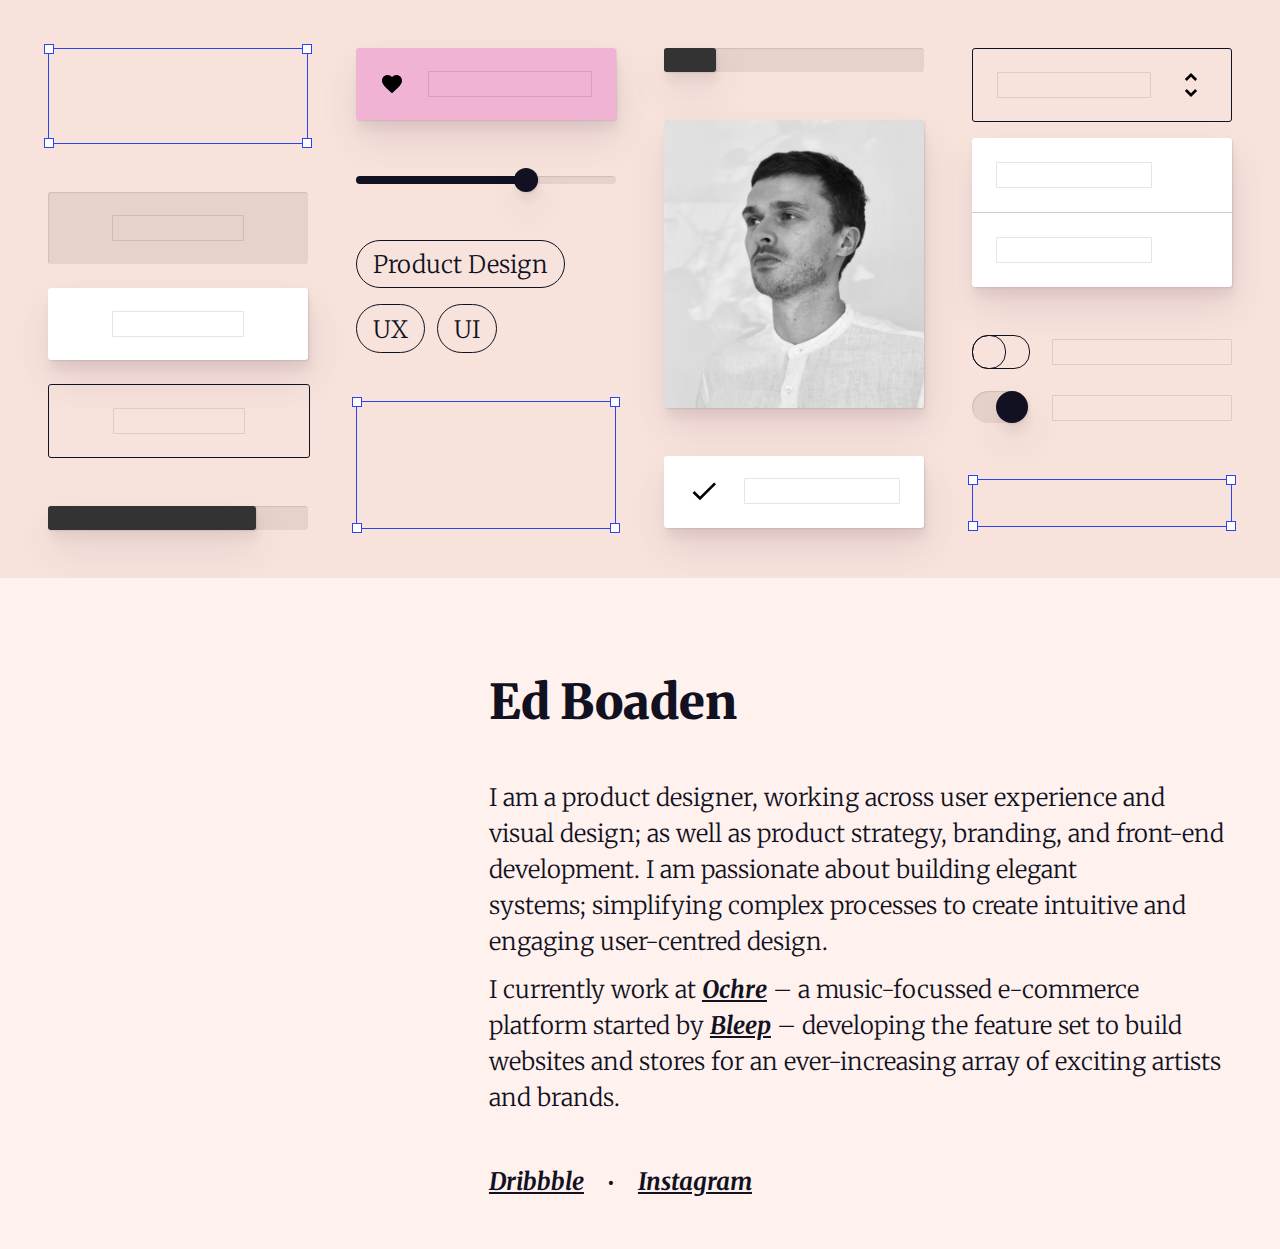
==== index.html @ a21bbea3 "Hash CSS and JS filenames." ====
<!doctype html>
<html class="no-js" lang="en_GB">

<head>
	<meta charset="utf-8">
	<title>
		Ed Boaden &middot; Product Design
	</title>
	<meta name="description" content="I am a product designer, working across user experience and visual design.">
	<meta name="viewport" content="width=device-width, initial-scale=1">

	<meta property="og:title" content="Ed Boaden - Product Design">
	<meta property="og:description" content="I am a product designer, working across user experience and visual design.">
	<meta property="og:type" content="website">
	<meta property="og:url" content="https://edboaden.github.io">
	<meta property="og:image" content="/img/profile.jpeg">

	<!-- <link rel="manifest" href="site.webmanifest"> -->
	<link rel="shortcut icon" href="favicon.png">
	<!-- <link rel="apple-touch-icon" href="icon.png"> -->

	<link href="css/u3Fiac3Ab8.css" rel="stylesheet">
	
	<!-- Global site tag (gtag.js) - Google Analytics -->
	<script async src="https://www.googletagmanager.com/gtag/js?id=UA-180770207-1"></script>
	<script>
  		window.dataLayer = window.dataLayer || [];
		function gtag(){dataLayer.push(arguments);}
		gtag('js', new Date());
		gtag('config', 'UA-180770207-1');
	</script>
</head>
<body>

<div class="illustration">
	<div class="col-wrapper">
		<div class="col col-1">
			<div class="ui-rectangle">
				<div class="ui-rectangle-inner"></div>
				<div class="ui-rectangle-corner"></div>
				<div class="ui-rectangle-corner"></div>
				<div class="ui-rectangle-corner"></div>
				<div class="ui-rectangle-corner"></div>
			</div>
			<div class="ui-buttons">
				<div class="ui-button ui-button-disabled"></div>
				<div class="ui-button ui-button-active"></div>
				<div class="ui-button ui-button-outline"></div>
			</div>
			<div class="ui-progress-bar">
				<div class="ui-progress"></div>
			</div>
		</div>
		<div class="col col-2">
			<div class="ui-message ui-favorite-message"></div>
			<div class="ui-slider">
				<div class="ui-slider-rail"></div>
				<div class="ui-slider-fill"></div>
				<div class="ui-slider-knob"></div>
			</div>
			<div>
				<div class="ui-tag-list">
					<div class="ui-tag">Product Design</div><br>
					<div class="ui-tag">UX</div>
					<div class="ui-tag">UI</div>
				</div>
			</div>
			<div class="ui-rectangle">
				<div class="ui-rectangle-inner"></div>
				<div class="ui-rectangle-corner"></div>
				<div class="ui-rectangle-corner"></div>
				<div class="ui-rectangle-corner"></div>
				<div class="ui-rectangle-corner"></div>
			</div>
		</div>
		<div class="col col-3">
			<div class="ui-progress-bar">
				<div class="ui-progress"></div>
			</div>
			<div class="profile-picture"></div>
			<div class="ui-message ui-success-message"></div>
		</div>
		<div class="col col-4">
			<div class="ui-dropdown">
				<div class="ui-dropdown-toggle"></div>
				<div class="ui-dropdown-list">
					<div class="ui-dropdown-list-item"></div>
					<div class="ui-dropdown-list-item"></div>
				</div>
			</div>
			<div class="ui-radio-set">
				<div class="ui-radio-field">
					<div class="ui-radio ui-radio-off"></div>
					<div class="ui-radio-label"></div>
				</div>
				<div class="ui-radio-field">
					<div class="ui-radio ui-radio-on"></div>
					<div class="ui-radio-label"></div>
				</div>
			</div>
			<div class="ui-rectangle">
				<div class="ui-rectangle-inner"></div>
				<div class="ui-rectangle-corner"></div>
				<div class="ui-rectangle-corner"></div>
				<div class="ui-rectangle-corner"></div>
				<div class="ui-rectangle-corner"></div>
			</div>
		</div>
		<div style="clear: left;"></div>
	</div>
</div>

<main>
	<h1>
		<span class="title">Ed Boaden</span><br>
		<!-- <span class="sub-title">Product Designer</span> -->
	</h1>

	<section class="large-text">
		<p>
			I am a product designer, working across user experience and visual design; as well as product strategy, branding, and front-end development. I am passionate about building elegant systems; simplifying complex processes to create intuitive and engaging user-centred design.
		</p>
		<p>
			I currently work at <a href="http://www.with-ochre.com/">Ochre</a> – a music-focussed e-commerce platform started by <a href="http://bleep.com/">Bleep</a> <!-- and <a href="https://warp.net/">Warp</a> --> – developing the feature set to build websites and stores for an ever-increasing array of exciting artists and brands.
		</p>
	</section>

	<!-- <section>
		<h2>
			Projects
		</h2>
		<ul class="project-list">
			<li>
				<h3>
					Ochre platform
				</h3>
				<p>
					Ochre &middot; 2015
				</p>
				<p>
					
				</p>
			</li>
		</ul>
	</section> -->

	<section>
		<!-- <h2>
			Elsewhere
		</h2> -->
		<ul class="inline-list large-text">
			<li>
				<a href="https://dribbble.com/edboaden">Dribbble</a>
			</li>
			<!-- <li>
				<a href="https://twitter.com/edboaden">Twitter</a>
			</li> -->
			<li>
				<a href="https://www.instagram.com/edboaden/">Instagram</a>
			</li>
		</ul>
	</section>
</main>

<script src="js/l7P5R7GhVU.js"></script>

</body>
</html>
---- css/u3Fiac3Ab8.css ----
@import url('https://fonts.googleapis.com/css2?family=Merriweather:ital,wght@0,300;0,700;0,900;1,300;1,700&display=swap');

:root {
	--background: #FFF1ED;
	--background-medium-dark: #F7E3DC;
	--background-dark: rgba(40, 14, 8, 0.08);
	--foreground: #FFFFFF;
	--favorite-color: #F0B3D3;
	--selection: #FFE9E7;
	--text: #111122;
	--link: #111122;
	--link-decoration: #111122;
	--link-hover: #FFD4D4;
	--link-hover-decoration: #111122;
	--box-shadow: 1px 1px 2px rgba(26, 7, 40, 0.1), 2px 10px 10px rgba(21, 2, 24, 0.05), 2px 20px 40px rgba(85, 12, 69, 0.1);
	--inset-shadow: inset 1px 1px 1px rgba(0, 0, 0, 0.1);
	--light-line: 1px solid rgba(0, 0, 0, 0.1);
}

@media (prefers-color-scheme: dark) {
	/*body {
		--background: #3a3837;
		--background-medium-dark: #232222;
		--background-dark: #111;
		--text: #FFF;
	}*/
}

html {
	font: 300 16px / 1.5 "Merriweather", sans-serif;
	margin: 0;
	padding: 0;
	min-width: 300px;
}

::selection {
	background-color: var(--selection);
}

body {
	background: var(--background);
	background-size: cover; 
	color: var(--text);
	margin: 0;
	/*opacity: 0;*/
	/*transform: translateY(1rem);*/
	/*transition: 0.3s opacity ease-out, 0.3s transform ease-out;*/
}

/*body.loaded {
	opacity: 1;
	transform: translateY(0);
}*/

main {
	padding: 0 2rem;
}

@media screen and (min-width: 800px) {
	main {
		margin-top: 6rem;
		padding-right: 3rem;
		padding-left: 25%;
	}
}

@media screen and (min-width: 1200px) {
	main {
		padding-left: 38.2%; /* golden ratio */
	}
}

a {
	border-radius: 1px;
	color: inherit;
	font-style: italic;
	font-weight: bold;
	position: relative;
	text-decoration-color: var(--link-decoration);
	transition: 0.2s all ease-in-out;
}

a:hover {
	background: var(--link-hover);
	text-decoration-color: var(--link-hover-decoration);
}

h1 {
	font-size: 2rem;
	font-weight: 900;
	line-height: 1.2;
	margin: 2rem 0;
}

@media screen and (min-width: 800px) {
	h1 {
		font-size: 3rem;
		margin: 3rem 0;
	}
}

.sub-title {
	font-weight: 300;
}

h2 {
	font-size: 1.5rem;
	margin: 2rem 0;
}

h3 {
	font-size: 1rem;
	font-weight: 700;
	margin: 1rem 0;
}

h4 {
	font-size: 1rem;
	font-weight: 700;
	margin: 0.5rem 0;
}

h4::after {
	content: ":";
}

p {
	margin: 0.5em 0;
	max-width: 40em;
}

ul {
	list-style-position: inside;
	margin: 0;
	padding: 0;
}

section {
	margin: 2rem 0;
}

@media screen and (min-width: 800px) {
	section {
		margin: 3rem 0;
	}
}

.profile-picture {
	width: 100%;
}

@media screen and (min-width: 800px) {
	.large-text {
		font-size: 1.5rem;
	}
}

.project-list li {
	list-style: none;
}

.project-list > li {
	margin-bottom: 2rem;
}

.project-list li li {
	padding-left: 1em;
}

.project-list li li::before {
	content: "\00B7";
	margin-right: 0.5em;
	margin-left: -1em;
}

.project-list h3 {
	margin-bottom: 0.5rem;
}

.inline-list {
	list-style: none;
}

.inline-list li {
	display: inline;
}

.inline-list li:not(:last-child)::after {
	content: "•";
	margin: 0 1rem;
	vertical-align: middle;
}

.highlight {
	position: relative;
}

.highlight::after {
	content: "";
	display: block;
	position: absolute;
	top: 0.25em;
	right: 0.1em;
	bottom: 0.25em;
	left: 0.1em;
	z-index: -1;
}

/* Illustration */

.illustration {
	padding: 2rem;
}

@media screen and (min-width: 800px) {
	.illustration {
		background: var(--background-medium-dark);
		overflow: hidden;
		padding: 0 1.5rem;
	}
}

.illustration .col {
	display: none;
}

.illustration .col-3 {
	display: block;
}

@media screen and (min-width: 800px) {
	.illustration .col {
		display: block;
		float: left;
		padding: 0 1.5rem;
		width: calc(25% - 3rem);
	}
}

.illustration .col > * {
	display: none;
	/*margin: 0 3rem;*/
}

@media screen and (min-width: 800px) {
	.illustration .col > * {
		display: block;
		margin: 3rem 0;
	}
}

.ui-rectangle {
	height: 6rem;
	width: 100%;
	position: relative;
}

.col-wrapper {
	margin: auto;
	max-width: 1400px;
}

.col-2 .ui-rectangle {
	height: 8rem;
}

.col-4 .ui-rectangle {
	height: 3rem;
}

.ui-rectangle-inner {
	border: 1px solid #2F42EF;
	position: absolute;
	top: 0;
	right: 0;
	bottom: 0;
	left: 0;
}

.ui-rectangle-corner {
	background: var(--foreground);
	border: 1px solid #2F42EF;
	height: 8px;
	width: 8px;
	position: absolute;
}

.ui-rectangle-corner:nth-child(2) {
	top: -4px;
	right: -4px;
}

.ui-rectangle-corner:nth-child(3) {
	right: -4px;
	bottom: -4px;
}

.ui-rectangle-corner:nth-child(4) {
	bottom: -4px;
	left: -4px;
}

.ui-rectangle-corner:nth-child(5) {
	top: -4px;
	left: -4px;
}

.ui-progress-bar {
	background: var(--background-dark);
	box-shadow: var(--inset-shadow);
	border-radius: 3px;
	height: 1.5rem;
	position: relative;
	width: 100%;
}

.ui-progress {
	background: #333333;
	border-radius: 3px;
	box-shadow: var(--box-shadow);
	position: absolute;
	top: 0;
	bottom: 0;
	left: 0;
	width: 80%;
}

.col-3 .ui-progress {
	width: 20%;
}

.ui-tag-list {
	margin-bottom: -1rem;
}

.ui-tag {
	border: 1px solid var(--text);
	border-radius: 2rem;
	display: inline-block;
	font-size: 1.5rem;
	margin-right: 0.5rem;
	margin-bottom: 1rem;
	padding: 0.4rem 1rem 0.25rem;
}

.profile-picture {
	background-image: url(../img/profile.jpeg);
	background-position: 50% 20%;
	background-size: cover;
	border-radius: 3px;
	box-shadow: var(--box-shadow);
	height: 18rem;
	overflow: hidden;
}

.illustration .col > .profile-picture {
	display: block;
}

.ui-buttons > * {
	margin-bottom: 1.5rem;
}

.ui-button {
	border-radius: 3px;
	padding: calc(1.5rem - 1px) 0;
	width: 100%;
}

.ui-button::after {
	border: var(--light-line);
	border-radius: 1px;
	content: "";
	display: block;
	margin: auto;
	height: 1.5rem;
	width: 50%;
}

.ui-button-outline {
	border: 1px solid var(--text);
}

.ui-button-disabled {
	background: var(--background-dark);
	box-shadow: var(--inset-shadow);
}

.ui-button-active {
	background: var(--foreground);
	box-shadow: var(--box-shadow);
}

.ui-message {
	border-radius: 3px;
	box-shadow: var(--box-shadow);
	height: 4.5rem;
	width: 100%;
}

.ui-message::after {
	border: var(--light-line);
	border-radius: 1px;
	content: "";
	display: inline-block;
	height: 1.5rem;
	margin: calc(1.5rem - 2px) 1.5rem;
	margin-left: 0;
	width: calc(100% - 1.5rem - 4.5rem - 2px);
	vertical-align: middle;
}

.ui-message::before {
	background-size: cover;
	content: "";
	display: inline-block;
	height: 1.5rem;
	margin: 1.5rem;
	width: 1.5rem;
	vertical-align: middle;
}

.ui-success-message {
	background: var(--foreground);
}

.ui-success-message::before {
	background-image: url(../img/material-design-icons/check-24px.svg);
	height: 2rem;
	margin-top: 0.5rem;
	margin-bottom: 0.5rem;
	width: 2rem;
}

.ui-success-message::after {
	width: calc(100% - 2rem - 4.5rem - 2px);
}

.ui-favorite-message {
	background: var(--favorite-color);
}

.ui-favorite-message::before {
	background-image: url(../img/material-design-icons/favorite-24px.svg);
}

.ui-dropdown {

}

.ui-dropdown-toggle {
	border: 1px solid var(--text);
	border-radius: 3px;
	margin-bottom: 1rem;
}

.ui-dropdown-toggle::before {
	border: var(--light-line);
	border-radius: 1px;
	content: "";
	display: inline-block;
	height: 1.5rem;
	margin: calc(1.5rem - 2px) 1.5rem;
	margin-right: 0;
	vertical-align: middle;
	width: calc(100% - 2rem - 4.5rem - 2px);
}

.ui-dropdown-toggle::after {
	background-image: url(../img/material-design-icons/unfold_more-24px.svg);
	background-size: cover;
	content: "";
	display: inline-block;
	height: 2rem;
	margin: 1.25rem 1.5rem;
	vertical-align: middle;
	width: 2rem;
}

.ui-dropdown-list {
	background: var(--foreground);
	border-radius: 3px;
	box-shadow: var(--box-shadow);
	width: 100%;
}

.ui-dropdown-list-item {
	padding: 1.5rem 0;
}

.ui-dropdown-list-item:not(:last-child) {
	border-bottom: 1px solid rgba(0, 0, 0, 0.2);
}

.ui-dropdown-list-item::after {
	border: var(--light-line);
	border-radius: 1px;
	content: "";
	display: block;
	margin-left: 1.5rem;
	height: 1.5rem;
	width: calc(100% - 3rem - 2px);
	width: calc(100% - 2rem - 4.5rem - 2px);
}

.ui-slider {
	height: 1.5rem;
	position: relative;
}

.ui-slider-rail {
	background: var(--background-dark);
	border-radius: 0.25rem;
	box-shadow: var(--inset-shadow);
	height: 0.5rem;
	position: absolute;
	top: 0.5rem;
	right: 0;
	bottom: 0;
	left: 0;
}

.ui-slider-fill {
	background: var(--text);
	border-radius: 0.25rem;
	height: 0.5rem;
	position: absolute;
	top: 0.5rem;
	right: calc(100% - 70%);
	bottom: 0;
	left: 0;
}

.ui-slider-knob {
	background: var(--text);
	border-radius: 50%;
	box-shadow: var(--box-shadow);
	height: 1.5rem;
	width: 1.5rem;
	position: absolute;
	top: 0;
	left: calc(70% - 1.5rem);
}

.ui-radio-set {
	
}

.ui-radio-field {
	margin-bottom: 1rem;
}

.ui-radio {
	border-radius: 1rem;
	display: inline-block;
	height: 2rem;
	width: 3.5rem;
	position: relative;
	float: left;
}

.ui-radio::after {
	border-radius: 1rem;
	content: "";
	display: block;
	height: 2rem;
	width: 2rem;
	position: absolute;
	top: 0;
}

.ui-radio-off {
	border: 1px solid var(--text);
	margin-right: -2px;
}

.ui-radio-off::after {
	border: 1px solid var(--text);
	top: -1px;
	left: -1px;
}

.ui-radio-on {
	background: var(--background-dark);
	box-shadow: var(--inset-shadow);
}

.ui-radio-on::after {
	background: var(--text);
	box-shadow: var(--box-shadow);
	right: 0;
}

.ui-radio-label {
	border: var(--light-line);
	border-radius: 1px;
	display: inline-block;
	margin-top: 0.25rem;
	margin-left: 1.5rem;
	margin-bottom: 0.25rem;
	height: 1.5rem;
	width: calc(100% - 5rem - 2px);
}
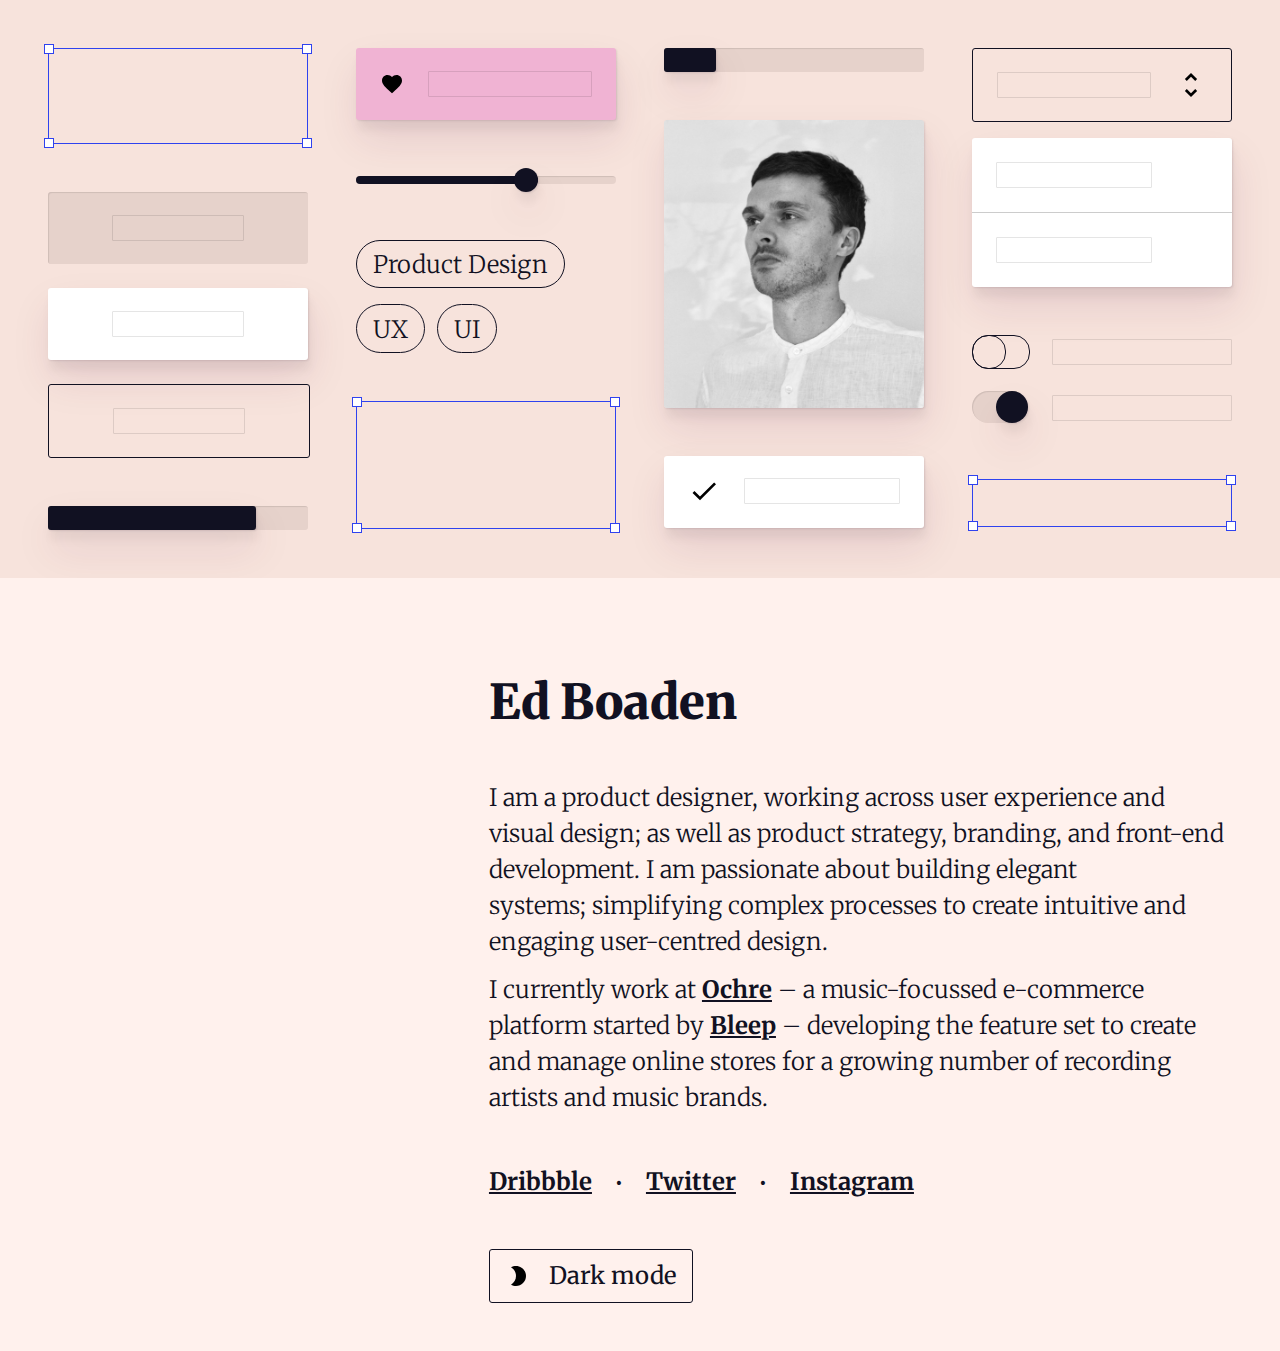
==== commit 8ce6415a: "Dark theme toggle." ====
--- a/index.html
+++ b/index.html
@@ -30,7 +30,7 @@
 		gtag('config', 'UA-180770207-1');
 	</script>
 </head>
-<body>
+<body class="light-theme">
 
 <div class="illustration">
 	<div class="col-wrapper">
@@ -121,7 +121,7 @@
 			I am a product designer, working across user experience and visual design; as well as product strategy, branding, and front-end development. I am passionate about building elegant systems; simplifying complex processes to create intuitive and engaging user-centred design.
 		</p>
 		<p>
-			I currently work at <a href="http://www.with-ochre.com/">Ochre</a> – a music-focussed e-commerce platform started by <a href="http://bleep.com/">Bleep</a> <!-- and <a href="https://warp.net/">Warp</a> --> – developing the feature set to build websites and stores for an ever-increasing array of exciting artists and brands.
+			I currently work at <a href="http://www.with-ochre.com/">Ochre</a> – a music-focussed e-commerce platform started by <a href="http://bleep.com/">Bleep</a> <!-- and <a href="https://warp.net/">Warp</a> --> – developing the feature set to create and manage online stores for a growing number of recording artists and music brands.
 		</p>
 	</section>
 
@@ -152,13 +152,21 @@
 			<li>
 				<a href="https://dribbble.com/edboaden">Dribbble</a>
 			</li>
-			<!-- <li>
+			<li>
 				<a href="https://twitter.com/edboaden">Twitter</a>
-			</li> -->
+			</li>
 			<li>
 				<a href="https://www.instagram.com/edboaden/">Instagram</a>
 			</li>
 		</ul>
+	</section>
+
+	<section>
+		<button class="toggle large-text button-dark-mode js-toggle-dark-mode"
+		data-body-class-initial="light-theme" data-body-class-toggle="dark-theme"
+		data-button-class-initial="button-dark-mode" data-button-class-toggle="button-light-mode"
+		data-button-text-initial="Dark mode" data-button-text-toggle="Light mode">
+		Dark mode</button>
 	</section>
 </main>
 
--- a/css/u3Fiac3Ab8.css
+++ b/css/u3Fiac3Ab8.css
@@ -14,16 +14,61 @@
 	--link-hover-decoration: #111122;
 	--box-shadow: 1px 1px 2px rgba(26, 7, 40, 0.1), 2px 10px 10px rgba(21, 2, 24, 0.05), 2px 20px 40px rgba(85, 12, 69, 0.1);
 	--inset-shadow: inset 1px 1px 1px rgba(0, 0, 0, 0.1);
-	--light-line: 1px solid rgba(0, 0, 0, 0.1);
+	--line-light: 1px solid rgba(0, 0, 0, 0.1);
+	--line-light-foreground: 1px solid rgba(0, 0, 0, 0.1);
+	--line-rectangle: 1px solid #2F42EF;
+	/* layout */
+	--button-radius: 3px;
 }
 
 @media (prefers-color-scheme: dark) {
-	/*body {
-		--background: #3a3837;
-		--background-medium-dark: #232222;
-		--background-dark: #111;
-		--text: #FFF;
-	}*/
+	body {
+		--background: #22252E;
+		--background-medium-dark: #292D38;
+		--background-dark: #1A1C23;
+		/*--foreground: #FFFFFF;*/
+		--favorite-color: #DE90B9;
+		--selection: #4B4574;
+		--text: #FFFFFF;
+		--link: #FFFFFF;
+		--link-decoration: #FFFFFF;
+		--link-hover: #4B4574;
+		--link-hover-decoration: #FFFFFF;
+		--box-shadow: 1px 1px 2px rgba(0, 0, 0, 0.2), 2px 10px 10px rgba(0, 0, 0, 0.1), 2px 20px 40px rgba(0, 0, 0, 0.2);
+		--inset-shadow: inset 1px 1px 1px rgba(0, 0, 0, 0.2);
+		--line-light: 1px solid rgba(255, 255, 255, 0.2);
+		--line-light-foreground: 1px solid rgba(0, 0, 0, 0.1);
+		--line-rectangle: 1px solid #8675EC;
+	}
+
+	.button-light-mode::before,
+	.ui-dropdown-toggle::after {
+		filter: invert(1);
+	}
+}
+
+body.dark-theme {
+	--background: #22252E;
+	--background-medium-dark: #292D38;
+	--background-dark: #1A1C23;
+	/*--foreground: #FFFFFF;*/
+	--favorite-color: #DE90B9;
+	--selection: #4B4574;
+	--text: #FFFFFF;
+	--link: #FFFFFF;
+	--link-decoration: #FFFFFF;
+	--link-hover: #4B4574;
+	--link-hover-decoration: #FFFFFF;
+	--box-shadow: 1px 1px 2px rgba(0, 0, 0, 0.2), 2px 10px 10px rgba(0, 0, 0, 0.1), 2px 20px 40px rgba(0, 0, 0, 0.2);
+	--inset-shadow: inset 1px 1px 1px rgba(0, 0, 0, 0.2);
+	--line-light: 1px solid rgba(255, 255, 255, 0.2);
+	--line-light-foreground: 1px solid rgba(0, 0, 0, 0.1);
+	--line-rectangle: 1px solid #8675EC;
+}
+
+body.dark-theme .button-light-mode::before,
+body.dark-theme .ui-dropdown-toggle::after {
+	filter: invert(1);
 }
 
 html {
@@ -73,7 +118,7 @@
 a {
 	border-radius: 1px;
 	color: inherit;
-	font-style: italic;
+	/*font-style: italic;*/
 	font-weight: bold;
 	position: relative;
 	text-decoration-color: var(--link-decoration);
@@ -83,6 +128,48 @@
 a:hover {
 	background: var(--link-hover);
 	text-decoration-color: var(--link-hover-decoration);
+}
+
+button {
+	-webkit-appearance: none;
+	-moz-appearance: none;
+	appearance: none;
+	background: none;
+	border: 1px solid var(--text);
+	border-radius: var(--button-radius);
+	color: var(--text);
+	display: inline-block;
+	font-family: "Merriweather", sans-serif;
+	font-size: 1rem;
+	line-height: 1.5;
+	padding: 0.5rem 1rem;
+	cursor: pointer;
+	transition: 0.2s all ease-in-out;
+}
+
+button:hover {
+	/*background: var(--selection);*/
+	/*box-shadow: var(--box-shadow);*/
+}
+
+button::before {
+	content: "";
+	display: none;
+	height: 1.5rem;
+	width: 1.5rem;
+	margin-right: 0.8rem;
+	margin-top: -0.2rem;
+	vertical-align: middle;
+}
+
+.button-dark-mode::before {
+	background-image: url(../img/material-design-icons/brightness_2-24px.svg);
+	display: inline-block;
+}
+
+.button-light-mode::before {
+	background-image: url(../img/material-design-icons/brightness_5-24px.svg);
+	display: inline-block;
 }
 
 h1 {
@@ -269,7 +356,7 @@
 }
 
 .ui-rectangle-inner {
-	border: 1px solid #2F42EF;
+	border: var(--line-rectangle);
 	position: absolute;
 	top: 0;
 	right: 0;
@@ -279,7 +366,7 @@
 
 .ui-rectangle-corner {
 	background: var(--foreground);
-	border: 1px solid #2F42EF;
+	border: var(--line-rectangle);
 	height: 8px;
 	width: 8px;
 	position: absolute;
@@ -315,7 +402,7 @@
 }
 
 .ui-progress {
-	background: #333333;
+	background: var(--text);
 	border-radius: 3px;
 	box-shadow: var(--box-shadow);
 	position: absolute;
@@ -362,13 +449,13 @@
 }
 
 .ui-button {
-	border-radius: 3px;
+	border-radius: var(--button-radius);
 	padding: calc(1.5rem - 1px) 0;
 	width: 100%;
 }
 
 .ui-button::after {
-	border: var(--light-line);
+	border: var(--line-light-foreground);
 	border-radius: 1px;
 	content: "";
 	display: block;
@@ -384,6 +471,11 @@
 .ui-button-disabled {
 	background: var(--background-dark);
 	box-shadow: var(--inset-shadow);
+}
+
+.ui-button-outline::after,
+.ui-button-disabled::after {
+	border: var(--line-light);
 }
 
 .ui-button-active {
@@ -399,7 +491,7 @@
 }
 
 .ui-message::after {
-	border: var(--light-line);
+	border: var(--line-light-foreground);
 	border-radius: 1px;
 	content: "";
 	display: inline-block;
@@ -455,7 +547,7 @@
 }
 
 .ui-dropdown-toggle::before {
-	border: var(--light-line);
+	border: var(--line-light);
 	border-radius: 1px;
 	content: "";
 	display: inline-block;
@@ -469,6 +561,9 @@
 .ui-dropdown-toggle::after {
 	background-image: url(../img/material-design-icons/unfold_more-24px.svg);
 	background-size: cover;
+	/*background-color: var(--text);
+	-webkit-mask: url(../img/material-design-icons/unfold_more-24px.svg);
+	-webkit-mask-size: cover; */
 	content: "";
 	display: inline-block;
 	height: 2rem;
@@ -493,7 +588,7 @@
 }
 
 .ui-dropdown-list-item::after {
-	border: var(--light-line);
+	border: var(--line-light-foreground);
 	border-radius: 1px;
 	content: "";
 	display: block;
@@ -592,7 +687,7 @@
 }
 
 .ui-radio-label {
-	border: var(--light-line);
+	border: var(--line-light);
 	border-radius: 1px;
 	display: inline-block;
 	margin-top: 0.25rem;
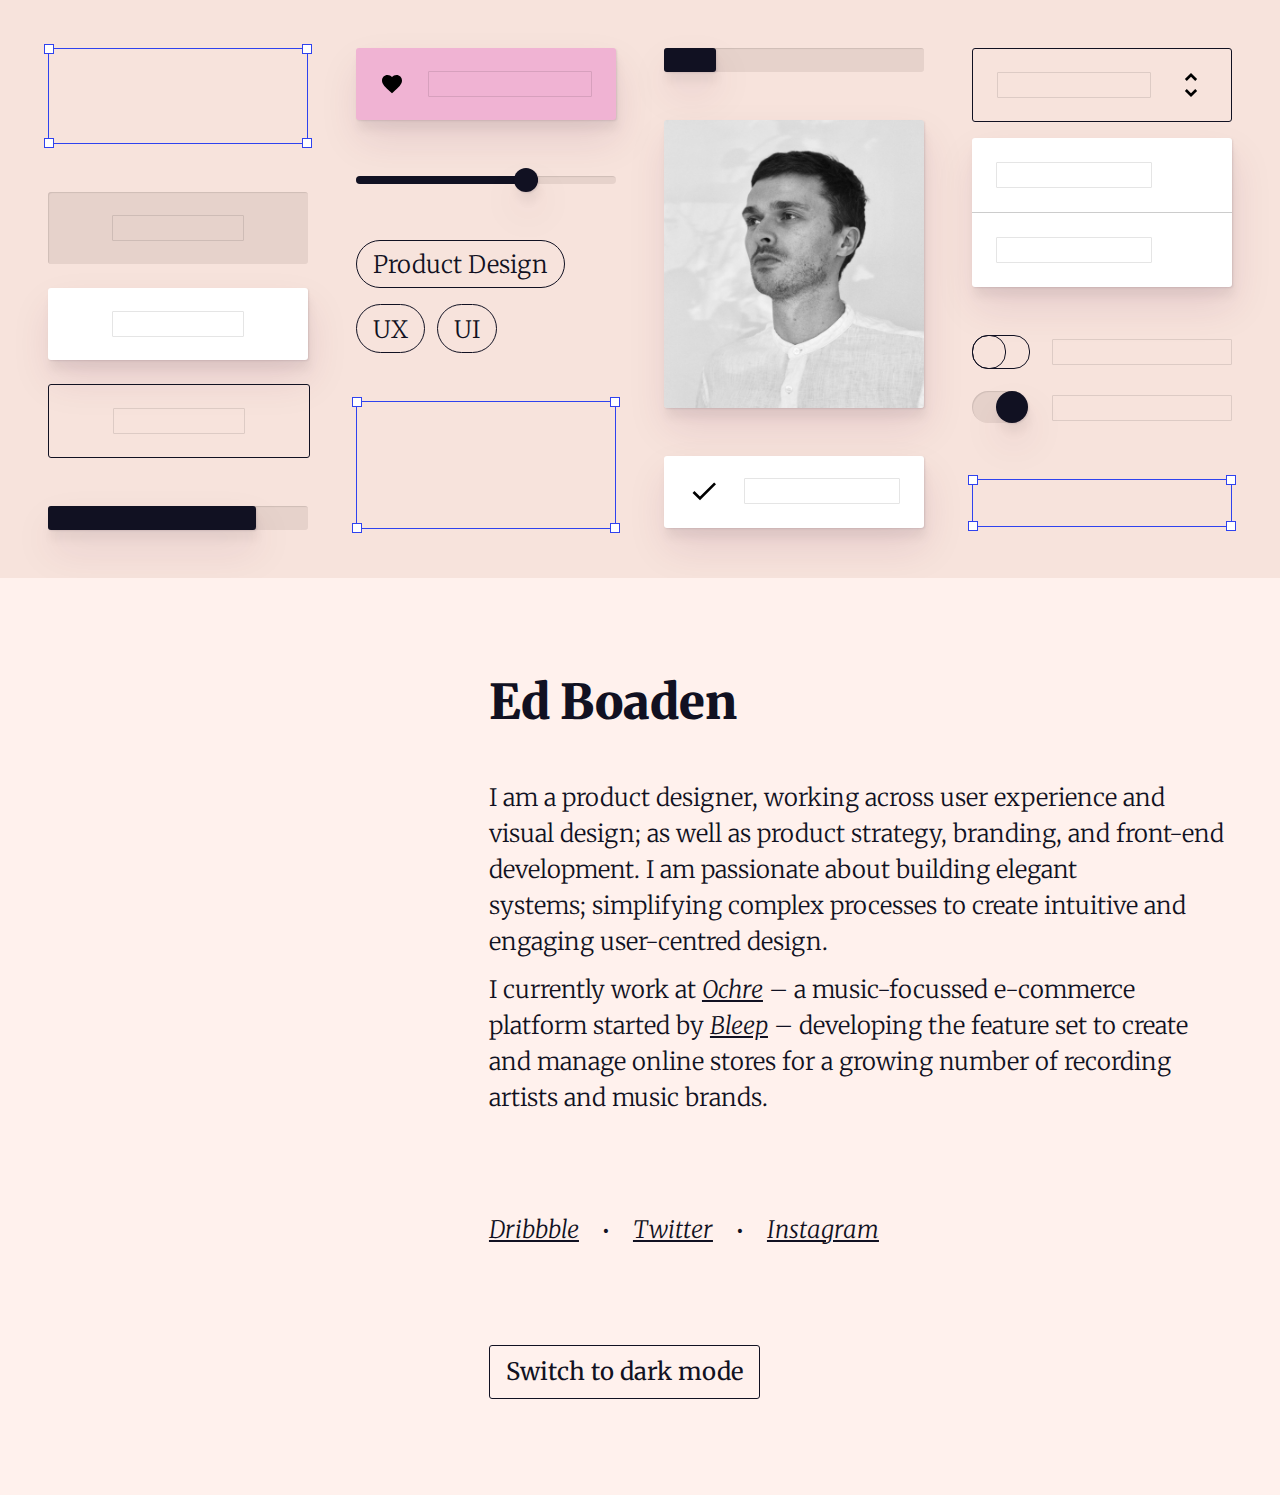
==== commit 809e8f32: "Button and transition amends." ====
--- a/index.html
+++ b/index.html
@@ -144,11 +144,11 @@
 		</ul>
 	</section> -->
 
-	<section>
+	<section class="links large-text">
 		<!-- <h2>
 			Elsewhere
 		</h2> -->
-		<ul class="inline-list large-text">
+		<ul class="inline-list">
 			<li>
 				<a href="https://dribbble.com/edboaden">Dribbble</a>
 			</li>
@@ -161,12 +161,12 @@
 		</ul>
 	</section>
 
-	<section>
-		<button class="toggle large-text button-dark-mode js-toggle-dark-mode"
+	<section class="buttons large-text">
+		<button class="toggle button-dark-mode js-toggle-dark-mode"
 		data-body-class-initial="light-theme" data-body-class-toggle="dark-theme"
 		data-button-class-initial="button-dark-mode" data-button-class-toggle="button-light-mode"
-		data-button-text-initial="Dark mode" data-button-text-toggle="Light mode">
-		Dark mode</button>
+		data-button-text-initial="Switch to dark mode" data-button-text-toggle="Switch to light mode">
+		Switch to dark mode</button>
 	</section>
 </main>
 
--- a/css/u3Fiac3Ab8.css
+++ b/css/u3Fiac3Ab8.css
@@ -6,7 +6,7 @@
 	--background-dark: rgba(40, 14, 8, 0.08);
 	--foreground: #FFFFFF;
 	--favorite-color: #F0B3D3;
-	--selection: #FFE9E7;
+	--selection: #FFD4D4;
 	--text: #111122;
 	--link: #111122;
 	--link-decoration: #111122;
@@ -89,7 +89,7 @@
 	margin: 0;
 	/*opacity: 0;*/
 	/*transform: translateY(1rem);*/
-	/*transition: 0.3s opacity ease-out, 0.3s transform ease-out;*/
+	transition: 0.2s all ease-in-out;
 }
 
 /*body.loaded {
@@ -117,9 +117,9 @@
 
 a {
 	border-radius: 1px;
-	color: inherit;
-	/*font-style: italic;*/
-	font-weight: bold;
+	color: var(--link);
+	font-style: italic;
+	/*font-weight: bold;*/
 	position: relative;
 	text-decoration-color: var(--link-decoration);
 	transition: 0.2s all ease-in-out;
@@ -140,8 +140,8 @@
 	color: var(--text);
 	display: inline-block;
 	font-family: "Merriweather", sans-serif;
-	font-size: 1rem;
-	line-height: 1.5;
+	font-size: inherit;
+	line-height: inherit;
 	padding: 0.5rem 1rem;
 	cursor: pointer;
 	transition: 0.2s all ease-in-out;
@@ -152,7 +152,7 @@
 	/*box-shadow: var(--box-shadow);*/
 }
 
-button::before {
+/*button::before {
 	content: "";
 	display: none;
 	height: 1.5rem;
@@ -170,7 +170,7 @@
 .button-light-mode::before {
 	background-image: url(../img/material-design-icons/brightness_5-24px.svg);
 	display: inline-block;
-}
+}*/
 
 h1 {
 	font-size: 2rem;
@@ -229,6 +229,11 @@
 @media screen and (min-width: 800px) {
 	section {
 		margin: 3rem 0;
+	}
+
+	.links,
+	.buttons {
+		margin: 6rem 0;
 	}
 }
 
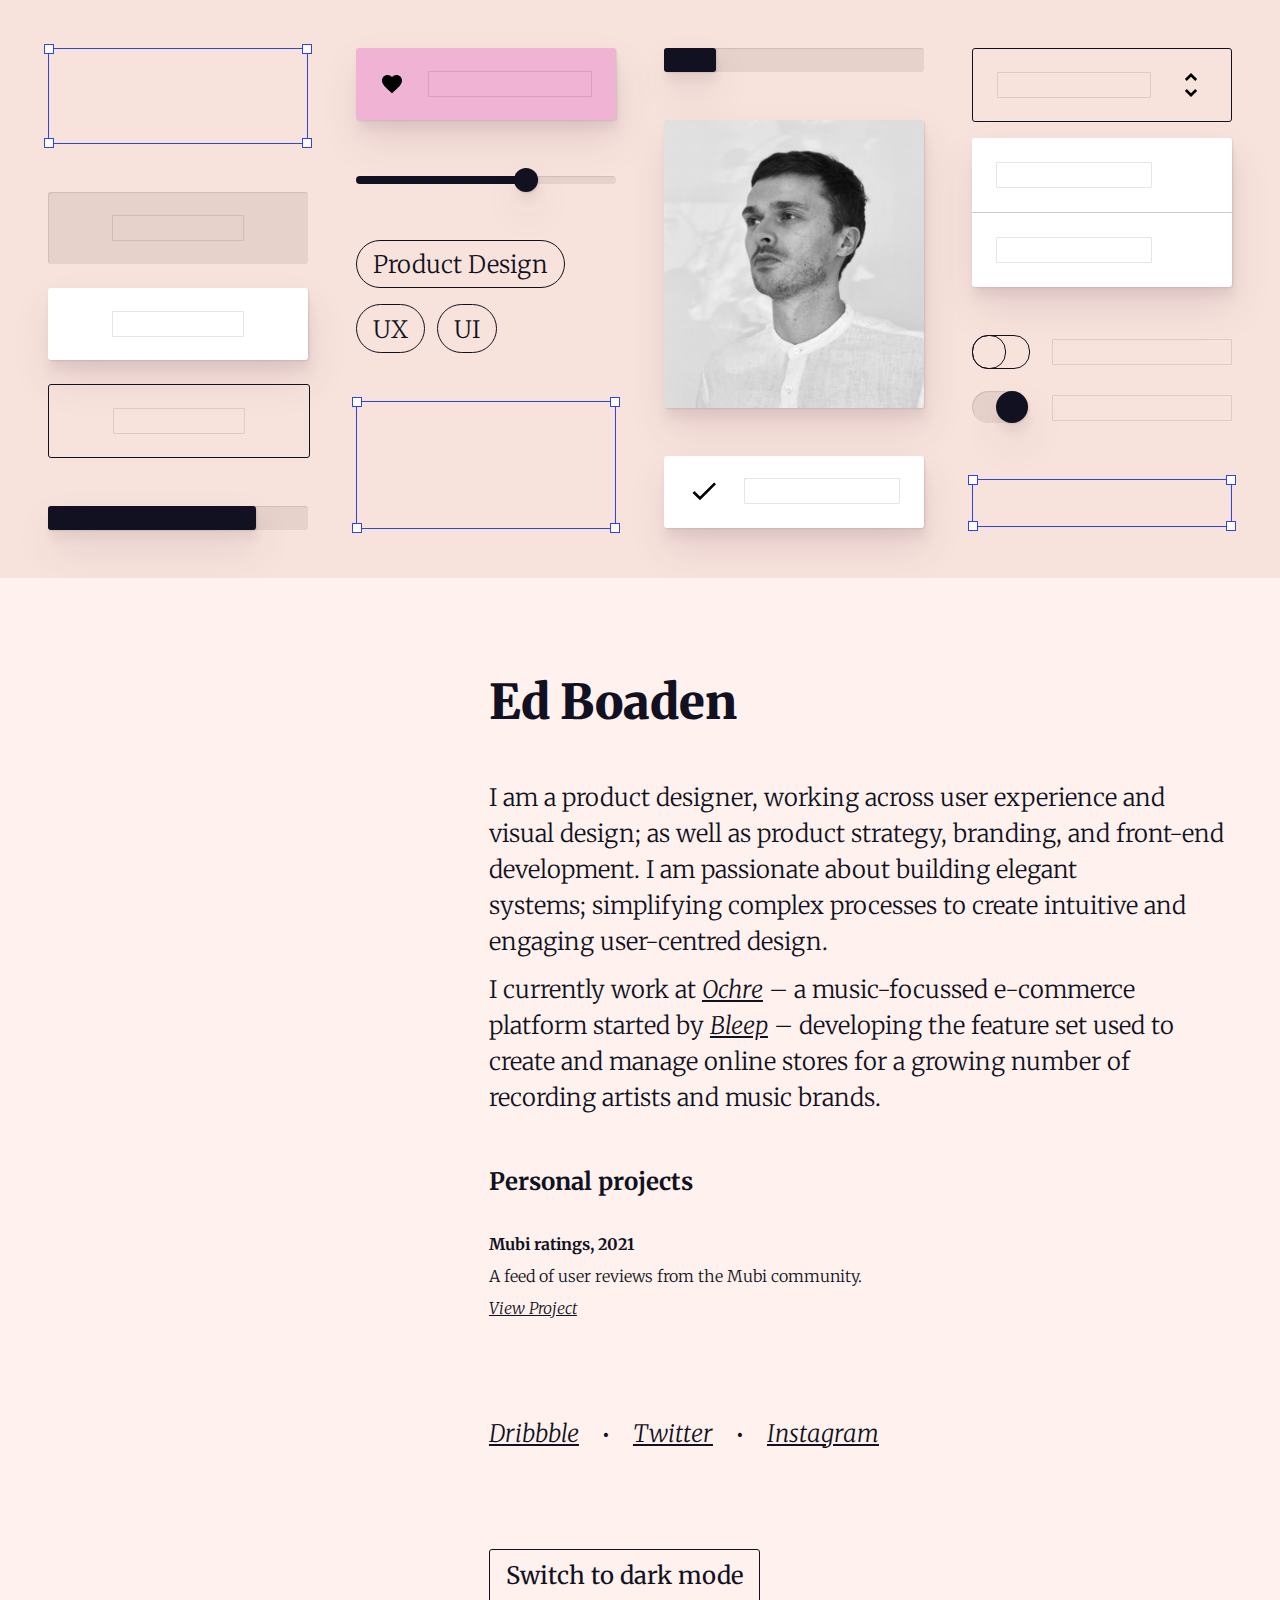
==== commit 15a9f15d: "Personal project list." ====
--- a/index.html
+++ b/index.html
@@ -19,12 +19,12 @@
 	<link rel="shortcut icon" href="favicon.png">
 	<!-- <link rel="apple-touch-icon" href="icon.png"> -->
 
-	<link href="css/u3Fiac3Ab8.css" rel="stylesheet">
-	
+	<link href="css/7ai2dhc8ed.css" rel="stylesheet">
+
 	<!-- Global site tag (gtag.js) - Google Analytics -->
 	<script async src="https://www.googletagmanager.com/gtag/js?id=UA-180770207-1"></script>
 	<script>
-  		window.dataLayer = window.dataLayer || [];
+  	window.dataLayer = window.dataLayer || [];
 		function gtag(){dataLayer.push(arguments);}
 		gtag('js', new Date());
 		gtag('config', 'UA-180770207-1');
@@ -121,28 +121,28 @@
 			I am a product designer, working across user experience and visual design; as well as product strategy, branding, and front-end development. I am passionate about building elegant systems; simplifying complex processes to create intuitive and engaging user-centred design.
 		</p>
 		<p>
-			I currently work at <a href="http://www.with-ochre.com/">Ochre</a> – a music-focussed e-commerce platform started by <a href="http://bleep.com/">Bleep</a> <!-- and <a href="https://warp.net/">Warp</a> --> – developing the feature set to create and manage online stores for a growing number of recording artists and music brands.
+			I currently work at <a href="http://www.with-ochre.com/">Ochre</a> – a music-focussed e-commerce platform started by <a href="http://bleep.com/">Bleep</a> <!-- and <a href="https://warp.net/">Warp</a> --> – developing the feature set used to create and manage online stores for a growing number of recording artists and music brands.
 		</p>
 	</section>
 
-	<!-- <section>
+	<section>
 		<h2>
-			Projects
+			Personal projects
 		</h2>
 		<ul class="project-list">
 			<li>
 				<h3>
-					Ochre platform
+					Mubi ratings, 2021
 				</h3>
 				<p>
-					Ochre &middot; 2015
+					A feed of user reviews from the Mubi community.
 				</p>
 				<p>
-					
+					<a href="https://edboaden.github.io/mubi">View Project</a>
 				</p>
 			</li>
 		</ul>
-	</section> -->
+	</section>
 
 	<section class="links large-text">
 		<!-- <h2>
@@ -170,7 +170,7 @@
 	</section>
 </main>
 
-<script src="js/l7P5R7GhVU.js"></script>
+<script src="js/3wf8v510hi.js"></script>
 
 </body>
 </html>
--- a/css/7ai2dhc8ed.css
+++ b/css/7ai2dhc8ed.css
@@ -0,0 +1,703 @@
+@import url('https://fonts.googleapis.com/css2?family=Merriweather:ital,wght@0,300;0,700;0,900;1,300;1,700&display=swap');
+
+:root {
+	--background: #FFF1ED;
+	--background-medium-dark: #F7E3DC;
+	--background-dark: rgba(40, 14, 8, 0.08);
+	--foreground: #FFFFFF;
+	--favorite-color: #F0B3D3;
+	--selection: #FFD4D4;
+	--text: #111122;
+	--link: #111122;
+	--link-decoration: #111122;
+	--link-hover: #FFD4D4;
+	--link-hover-decoration: #111122;
+	--box-shadow: 1px 1px 2px rgba(26, 7, 40, 0.1), 2px 10px 10px rgba(21, 2, 24, 0.05), 2px 20px 40px rgba(85, 12, 69, 0.1);
+	--inset-shadow: inset 1px 1px 1px rgba(0, 0, 0, 0.1);
+	--line-light: 1px solid rgba(0, 0, 0, 0.1);
+	--line-light-foreground: 1px solid rgba(0, 0, 0, 0.1);
+	--line-rectangle: 1px solid #2F42EF;
+	/* layout */
+	--button-radius: 3px;
+}
+
+@media (prefers-color-scheme: dark) {
+	body {
+		--background: #22252E;
+		--background-medium-dark: #292D38;
+		--background-dark: #1A1C23;
+		/*--foreground: #FFFFFF;*/
+		--favorite-color: #DE90B9;
+		--selection: #4B4574;
+		--text: #FFFFFF;
+		--link: #FFFFFF;
+		--link-decoration: #FFFFFF;
+		--link-hover: #4B4574;
+		--link-hover-decoration: #FFFFFF;
+		--box-shadow: 1px 1px 2px rgba(0, 0, 0, 0.2), 2px 10px 10px rgba(0, 0, 0, 0.1), 2px 20px 40px rgba(0, 0, 0, 0.2);
+		--inset-shadow: inset 1px 1px 1px rgba(0, 0, 0, 0.2);
+		--line-light: 1px solid rgba(255, 255, 255, 0.2);
+		--line-light-foreground: 1px solid rgba(0, 0, 0, 0.1);
+		--line-rectangle: 1px solid #8675EC;
+	}
+
+	.button-light-mode::before,
+	.ui-dropdown-toggle::after {
+		filter: invert(1);
+	}
+}
+
+body.dark-theme {
+	--background: #22252E;
+	--background-medium-dark: #292D38;
+	--background-dark: #1A1C23;
+	/*--foreground: #FFFFFF;*/
+	--favorite-color: #DE90B9;
+	--selection: #4B4574;
+	--text: #FFFFFF;
+	--link: #FFFFFF;
+	--link-decoration: #FFFFFF;
+	--link-hover: #4B4574;
+	--link-hover-decoration: #FFFFFF;
+	--box-shadow: 1px 1px 2px rgba(0, 0, 0, 0.2), 2px 10px 10px rgba(0, 0, 0, 0.1), 2px 20px 40px rgba(0, 0, 0, 0.2);
+	--inset-shadow: inset 1px 1px 1px rgba(0, 0, 0, 0.2);
+	--line-light: 1px solid rgba(255, 255, 255, 0.2);
+	--line-light-foreground: 1px solid rgba(0, 0, 0, 0.1);
+	--line-rectangle: 1px solid #8675EC;
+}
+
+body.dark-theme .button-light-mode::before,
+body.dark-theme .ui-dropdown-toggle::after {
+	filter: invert(1);
+}
+
+html {
+	font: 300 16px / 1.5 "Merriweather", sans-serif;
+	margin: 0;
+	padding: 0;
+	min-width: 300px;
+}
+
+::selection {
+	background-color: var(--selection);
+}
+
+body {
+	background: var(--background);
+	background-size: cover; 
+	color: var(--text);
+	margin: 0;
+	/*opacity: 0;*/
+	/*transform: translateY(1rem);*/
+	transition: 0.2s all ease-in-out;
+}
+
+/*body.loaded {
+	opacity: 1;
+	transform: translateY(0);
+}*/
+
+main {
+	padding: 0 2rem;
+}
+
+@media screen and (min-width: 800px) {
+	main {
+		margin-top: 6rem;
+		padding-right: 3rem;
+		padding-left: 25%;
+	}
+}
+
+@media screen and (min-width: 1200px) {
+	main {
+		padding-left: 38.2%; /* golden ratio */
+	}
+}
+
+a {
+	border-radius: 1px;
+	color: var(--link);
+	font-style: italic;
+	/*font-weight: bold;*/
+	position: relative;
+	text-decoration-color: var(--link-decoration);
+	transition: 0.2s all ease-in-out;
+}
+
+a:hover {
+	background: var(--link-hover);
+	text-decoration-color: var(--link-hover-decoration);
+}
+
+button {
+	-webkit-appearance: none;
+	-moz-appearance: none;
+	appearance: none;
+	background: none;
+	border: 1px solid var(--text);
+	border-radius: var(--button-radius);
+	color: var(--text);
+	display: inline-block;
+	font-family: "Merriweather", sans-serif;
+	font-size: inherit;
+	line-height: inherit;
+	padding: 0.5rem 1rem;
+	cursor: pointer;
+	transition: 0.2s all ease-in-out;
+}
+
+button:hover {
+	/*background: var(--selection);*/
+	/*box-shadow: var(--box-shadow);*/
+}
+
+/*button::before {
+	content: "";
+	display: none;
+	height: 1.5rem;
+	width: 1.5rem;
+	margin-right: 0.8rem;
+	margin-top: -0.2rem;
+	vertical-align: middle;
+}
+
+.button-dark-mode::before {
+	background-image: url(../img/material-design-icons/brightness_2-24px.svg);
+	display: inline-block;
+}
+
+.button-light-mode::before {
+	background-image: url(../img/material-design-icons/brightness_5-24px.svg);
+	display: inline-block;
+}*/
+
+h1 {
+	font-size: 2rem;
+	font-weight: 900;
+	line-height: 1.2;
+	margin: 2rem 0;
+}
+
+@media screen and (min-width: 800px) {
+	h1 {
+		font-size: 3rem;
+		margin: 3rem 0;
+	}
+}
+
+.sub-title {
+	font-weight: 300;
+}
+
+h2 {
+	font-size: 1.5rem;
+	margin: 2rem 0;
+}
+
+h3 {
+	font-size: 1rem;
+	font-weight: 700;
+	margin: 1rem 0;
+}
+
+h4 {
+	font-size: 1rem;
+	font-weight: 700;
+	margin: 0.5rem 0;
+}
+
+h4::after {
+	content: ":";
+}
+
+p {
+	margin: 0.5em 0;
+	max-width: 40em;
+}
+
+ul {
+	list-style-position: inside;
+	margin: 0;
+	padding: 0;
+}
+
+section {
+	margin: 2rem 0;
+}
+
+@media screen and (min-width: 800px) {
+	section {
+		margin: 3rem 0;
+	}
+
+	.links,
+	.buttons {
+		margin: 6rem 0;
+	}
+}
+
+.profile-picture {
+	width: 100%;
+}
+
+@media screen and (min-width: 800px) {
+	.large-text {
+		font-size: 1.5rem;
+	}
+}
+
+.project-list li {
+	list-style: none;
+}
+
+.project-list > li {
+	margin-bottom: 2rem;
+}
+
+.project-list li li {
+	padding-left: 1em;
+}
+
+.project-list li li::before {
+	content: "\00B7";
+	margin-right: 0.5em;
+	margin-left: -1em;
+}
+
+.project-list h3 {
+	margin-bottom: 0.5rem;
+}
+
+.inline-list {
+	list-style: none;
+}
+
+.inline-list li {
+	display: inline;
+}
+
+.inline-list li:not(:last-child)::after {
+	content: "•";
+	margin: 0 1rem;
+	vertical-align: middle;
+}
+
+.highlight {
+	position: relative;
+}
+
+.highlight::after {
+	content: "";
+	display: block;
+	position: absolute;
+	top: 0.25em;
+	right: 0.1em;
+	bottom: 0.25em;
+	left: 0.1em;
+	z-index: -1;
+}
+
+/* Illustration */
+
+.illustration {
+	padding: 2rem;
+}
+
+@media screen and (min-width: 800px) {
+	.illustration {
+		background: var(--background-medium-dark);
+		overflow: hidden;
+		padding: 0 1.5rem;
+	}
+}
+
+.illustration .col {
+	display: none;
+}
+
+.illustration .col-3 {
+	display: block;
+}
+
+@media screen and (min-width: 800px) {
+	.illustration .col {
+		display: block;
+		float: left;
+		padding: 0 1.5rem;
+		width: calc(25% - 3rem);
+	}
+}
+
+.illustration .col > * {
+	display: none;
+	/*margin: 0 3rem;*/
+}
+
+@media screen and (min-width: 800px) {
+	.illustration .col > * {
+		display: block;
+		margin: 3rem 0;
+	}
+}
+
+.ui-rectangle {
+	height: 6rem;
+	width: 100%;
+	position: relative;
+}
+
+.col-wrapper {
+	margin: auto;
+	max-width: 1400px;
+}
+
+.col-2 .ui-rectangle {
+	height: 8rem;
+}
+
+.col-4 .ui-rectangle {
+	height: 3rem;
+}
+
+.ui-rectangle-inner {
+	border: var(--line-rectangle);
+	position: absolute;
+	top: 0;
+	right: 0;
+	bottom: 0;
+	left: 0;
+}
+
+.ui-rectangle-corner {
+	background: var(--foreground);
+	border: var(--line-rectangle);
+	height: 8px;
+	width: 8px;
+	position: absolute;
+}
+
+.ui-rectangle-corner:nth-child(2) {
+	top: -4px;
+	right: -4px;
+}
+
+.ui-rectangle-corner:nth-child(3) {
+	right: -4px;
+	bottom: -4px;
+}
+
+.ui-rectangle-corner:nth-child(4) {
+	bottom: -4px;
+	left: -4px;
+}
+
+.ui-rectangle-corner:nth-child(5) {
+	top: -4px;
+	left: -4px;
+}
+
+.ui-progress-bar {
+	background: var(--background-dark);
+	box-shadow: var(--inset-shadow);
+	border-radius: 3px;
+	height: 1.5rem;
+	position: relative;
+	width: 100%;
+}
+
+.ui-progress {
+	background: var(--text);
+	border-radius: 3px;
+	box-shadow: var(--box-shadow);
+	position: absolute;
+	top: 0;
+	bottom: 0;
+	left: 0;
+	width: 80%;
+}
+
+.col-3 .ui-progress {
+	width: 20%;
+}
+
+.ui-tag-list {
+	margin-bottom: -1rem;
+}
+
+.ui-tag {
+	border: 1px solid var(--text);
+	border-radius: 2rem;
+	display: inline-block;
+	font-size: 1.5rem;
+	margin-right: 0.5rem;
+	margin-bottom: 1rem;
+	padding: 0.4rem 1rem 0.25rem;
+}
+
+.profile-picture {
+	background-image: url(../img/profile.jpeg);
+	background-position: 50% 20%;
+	background-size: cover;
+	border-radius: 3px;
+	box-shadow: var(--box-shadow);
+	height: 18rem;
+	overflow: hidden;
+}
+
+.illustration .col > .profile-picture {
+	display: block;
+}
+
+.ui-buttons > * {
+	margin-bottom: 1.5rem;
+}
+
+.ui-button {
+	border-radius: var(--button-radius);
+	padding: calc(1.5rem - 1px) 0;
+	width: 100%;
+}
+
+.ui-button::after {
+	border: var(--line-light-foreground);
+	border-radius: 1px;
+	content: "";
+	display: block;
+	margin: auto;
+	height: 1.5rem;
+	width: 50%;
+}
+
+.ui-button-outline {
+	border: 1px solid var(--text);
+}
+
+.ui-button-disabled {
+	background: var(--background-dark);
+	box-shadow: var(--inset-shadow);
+}
+
+.ui-button-outline::after,
+.ui-button-disabled::after {
+	border: var(--line-light);
+}
+
+.ui-button-active {
+	background: var(--foreground);
+	box-shadow: var(--box-shadow);
+}
+
+.ui-message {
+	border-radius: 3px;
+	box-shadow: var(--box-shadow);
+	height: 4.5rem;
+	width: 100%;
+}
+
+.ui-message::after {
+	border: var(--line-light-foreground);
+	border-radius: 1px;
+	content: "";
+	display: inline-block;
+	height: 1.5rem;
+	margin: calc(1.5rem - 2px) 1.5rem;
+	margin-left: 0;
+	width: calc(100% - 1.5rem - 4.5rem - 2px);
+	vertical-align: middle;
+}
+
+.ui-message::before {
+	background-size: cover;
+	content: "";
+	display: inline-block;
+	height: 1.5rem;
+	margin: 1.5rem;
+	width: 1.5rem;
+	vertical-align: middle;
+}
+
+.ui-success-message {
+	background: var(--foreground);
+}
+
+.ui-success-message::before {
+	background-image: url(../img/material-design-icons/check-24px.svg);
+	height: 2rem;
+	margin-top: 0.5rem;
+	margin-bottom: 0.5rem;
+	width: 2rem;
+}
+
+.ui-success-message::after {
+	width: calc(100% - 2rem - 4.5rem - 2px);
+}
+
+.ui-favorite-message {
+	background: var(--favorite-color);
+}
+
+.ui-favorite-message::before {
+	background-image: url(../img/material-design-icons/favorite-24px.svg);
+}
+
+.ui-dropdown {
+
+}
+
+.ui-dropdown-toggle {
+	border: 1px solid var(--text);
+	border-radius: 3px;
+	margin-bottom: 1rem;
+}
+
+.ui-dropdown-toggle::before {
+	border: var(--line-light);
+	border-radius: 1px;
+	content: "";
+	display: inline-block;
+	height: 1.5rem;
+	margin: calc(1.5rem - 2px) 1.5rem;
+	margin-right: 0;
+	vertical-align: middle;
+	width: calc(100% - 2rem - 4.5rem - 2px);
+}
+
+.ui-dropdown-toggle::after {
+	background-image: url(../img/material-design-icons/unfold_more-24px.svg);
+	background-size: cover;
+	/*background-color: var(--text);
+	-webkit-mask: url(../img/material-design-icons/unfold_more-24px.svg);
+	-webkit-mask-size: cover; */
+	content: "";
+	display: inline-block;
+	height: 2rem;
+	margin: 1.25rem 1.5rem;
+	vertical-align: middle;
+	width: 2rem;
+}
+
+.ui-dropdown-list {
+	background: var(--foreground);
+	border-radius: 3px;
+	box-shadow: var(--box-shadow);
+	width: 100%;
+}
+
+.ui-dropdown-list-item {
+	padding: 1.5rem 0;
+}
+
+.ui-dropdown-list-item:not(:last-child) {
+	border-bottom: 1px solid rgba(0, 0, 0, 0.2);
+}
+
+.ui-dropdown-list-item::after {
+	border: var(--line-light-foreground);
+	border-radius: 1px;
+	content: "";
+	display: block;
+	margin-left: 1.5rem;
+	height: 1.5rem;
+	width: calc(100% - 3rem - 2px);
+	width: calc(100% - 2rem - 4.5rem - 2px);
+}
+
+.ui-slider {
+	height: 1.5rem;
+	position: relative;
+}
+
+.ui-slider-rail {
+	background: var(--background-dark);
+	border-radius: 0.25rem;
+	box-shadow: var(--inset-shadow);
+	height: 0.5rem;
+	position: absolute;
+	top: 0.5rem;
+	right: 0;
+	bottom: 0;
+	left: 0;
+}
+
+.ui-slider-fill {
+	background: var(--text);
+	border-radius: 0.25rem;
+	height: 0.5rem;
+	position: absolute;
+	top: 0.5rem;
+	right: calc(100% - 70%);
+	bottom: 0;
+	left: 0;
+}
+
+.ui-slider-knob {
+	background: var(--text);
+	border-radius: 50%;
+	box-shadow: var(--box-shadow);
+	height: 1.5rem;
+	width: 1.5rem;
+	position: absolute;
+	top: 0;
+	left: calc(70% - 1.5rem);
+}
+
+.ui-radio-set {
+	
+}
+
+.ui-radio-field {
+	margin-bottom: 1rem;
+}
+
+.ui-radio {
+	border-radius: 1rem;
+	display: inline-block;
+	height: 2rem;
+	width: 3.5rem;
+	position: relative;
+	float: left;
+}
+
+.ui-radio::after {
+	border-radius: 1rem;
+	content: "";
+	display: block;
+	height: 2rem;
+	width: 2rem;
+	position: absolute;
+	top: 0;
+}
+
+.ui-radio-off {
+	border: 1px solid var(--text);
+	margin-right: -2px;
+}
+
+.ui-radio-off::after {
+	border: 1px solid var(--text);
+	top: -1px;
+	left: -1px;
+}
+
+.ui-radio-on {
+	background: var(--background-dark);
+	box-shadow: var(--inset-shadow);
+}
+
+.ui-radio-on::after {
+	background: var(--text);
+	box-shadow: var(--box-shadow);
+	right: 0;
+}
+
+.ui-radio-label {
+	border: var(--line-light);
+	border-radius: 1px;
+	display: inline-block;
+	margin-top: 0.25rem;
+	margin-left: 1.5rem;
+	margin-bottom: 0.25rem;
+	height: 1.5rem;
+	width: calc(100% - 5rem - 2px);
+}
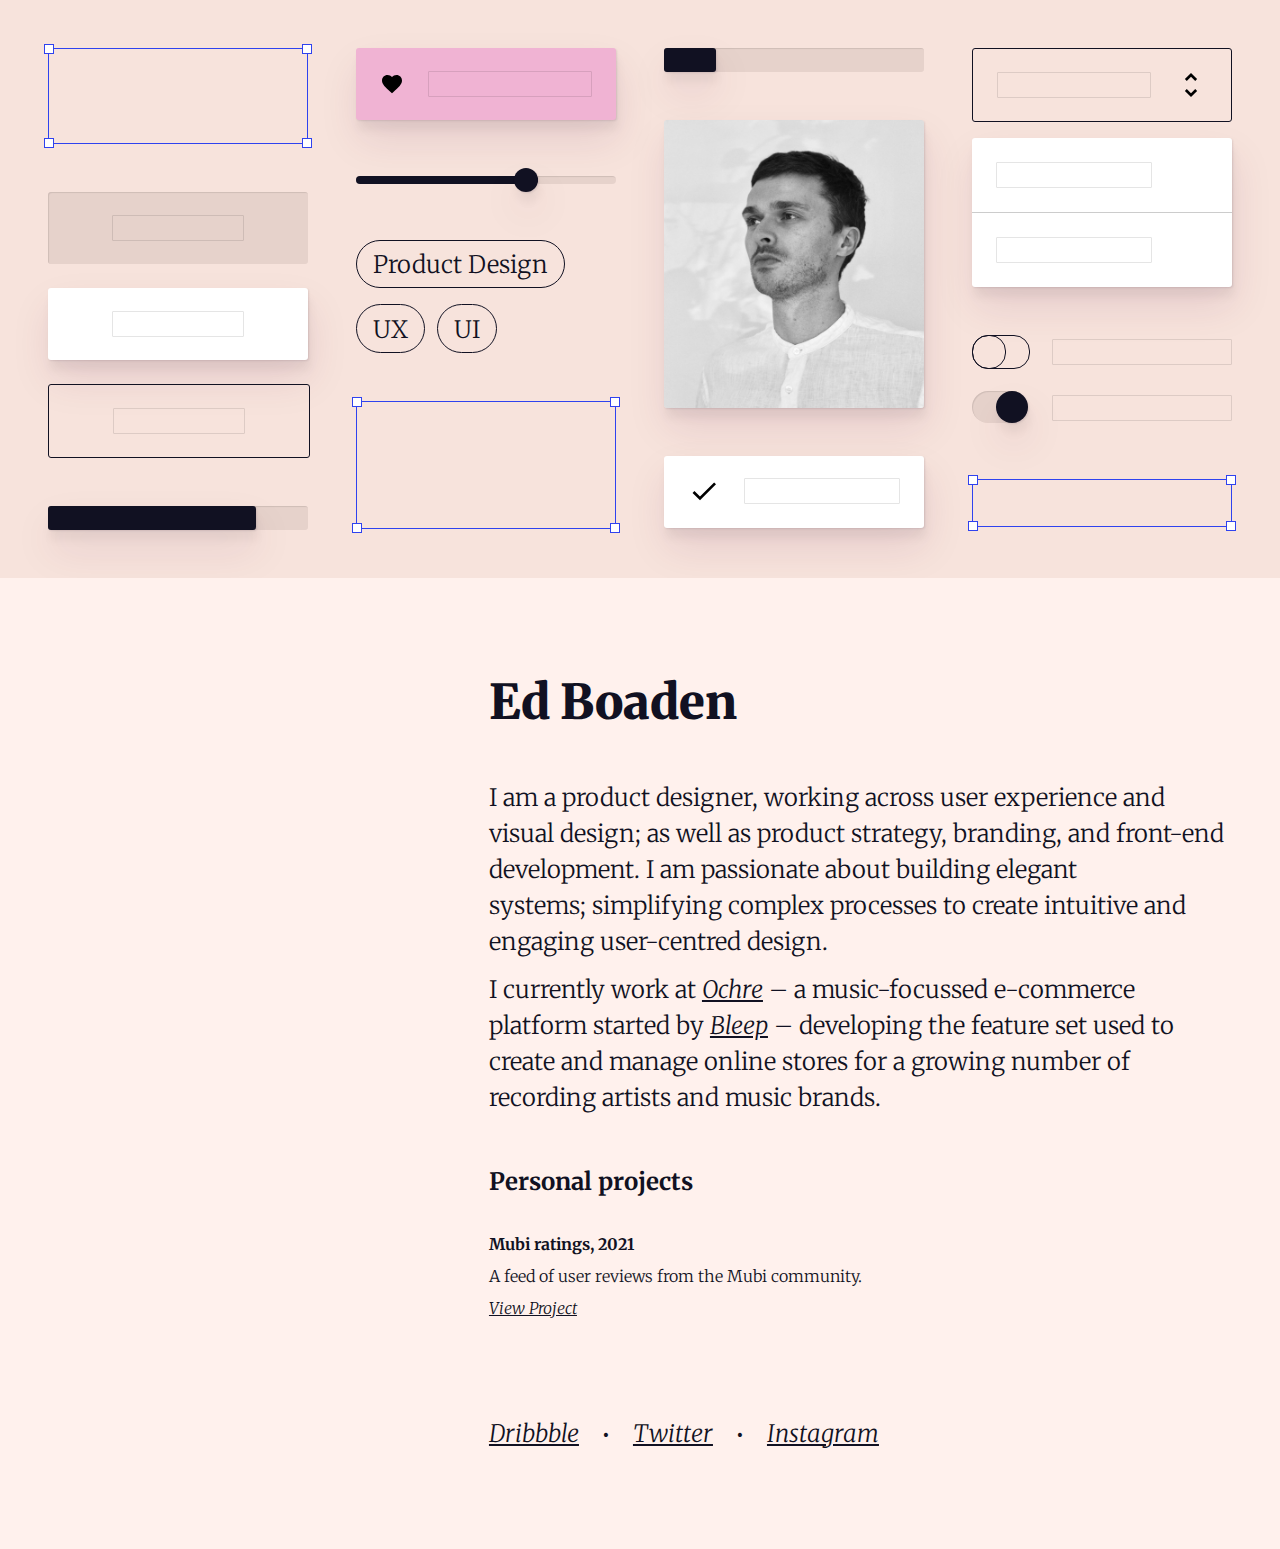
==== commit d7d87cac: "Hide dark mode toggle." ====
--- a/index.html
+++ b/index.html
@@ -161,13 +161,13 @@
 		</ul>
 	</section>
 
-	<section class="buttons large-text">
+	<!-- <section class="buttons large-text">
 		<button class="toggle button-dark-mode js-toggle-dark-mode"
 		data-body-class-initial="light-theme" data-body-class-toggle="dark-theme"
 		data-button-class-initial="button-dark-mode" data-button-class-toggle="button-light-mode"
 		data-button-text-initial="Switch to dark mode" data-button-text-toggle="Switch to light mode">
 		Switch to dark mode</button>
-	</section>
+	</section> -->
 </main>
 
 <script src="js/3wf8v510hi.js"></script>
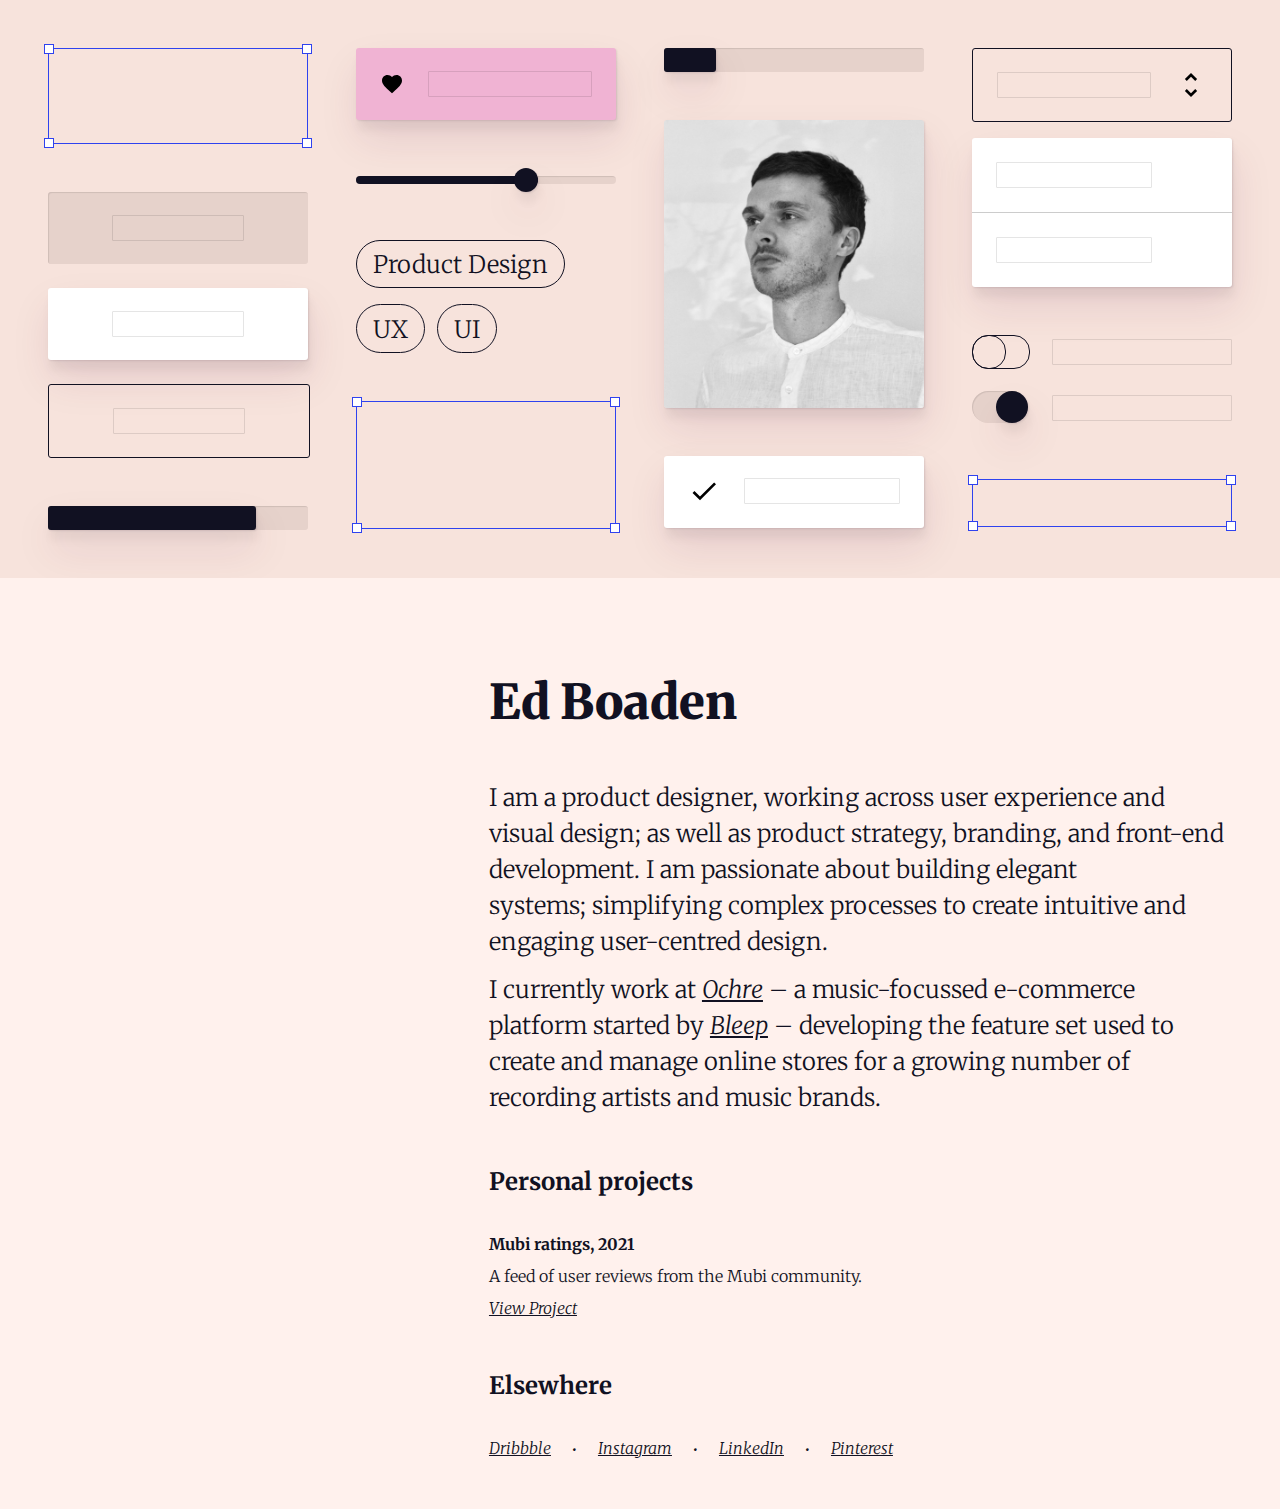
==== commit 9af90c93: "Links section update." ====
--- a/index.html
+++ b/index.html
@@ -144,19 +144,22 @@
 		</ul>
 	</section>
 
-	<section class="links large-text">
-		<!-- <h2>
+	<section>
+		<h2>
 			Elsewhere
-		</h2> -->
+		</h2>
 		<ul class="inline-list">
 			<li>
 				<a href="https://dribbble.com/edboaden">Dribbble</a>
 			</li>
 			<li>
-				<a href="https://twitter.com/edboaden">Twitter</a>
+				<a href="https://www.instagram.com/edboaden/">Instagram</a>
 			</li>
 			<li>
-				<a href="https://www.instagram.com/edboaden/">Instagram</a>
+				<a href="https://www.linkedin.com/in/ed-boaden-b4a216247/">LinkedIn</a>
+			</li>
+			<li>
+				<a href="https://www.pinterest.co.uk/edboaden/">Pinterest</a>
 			</li>
 		</ul>
 	</section>
